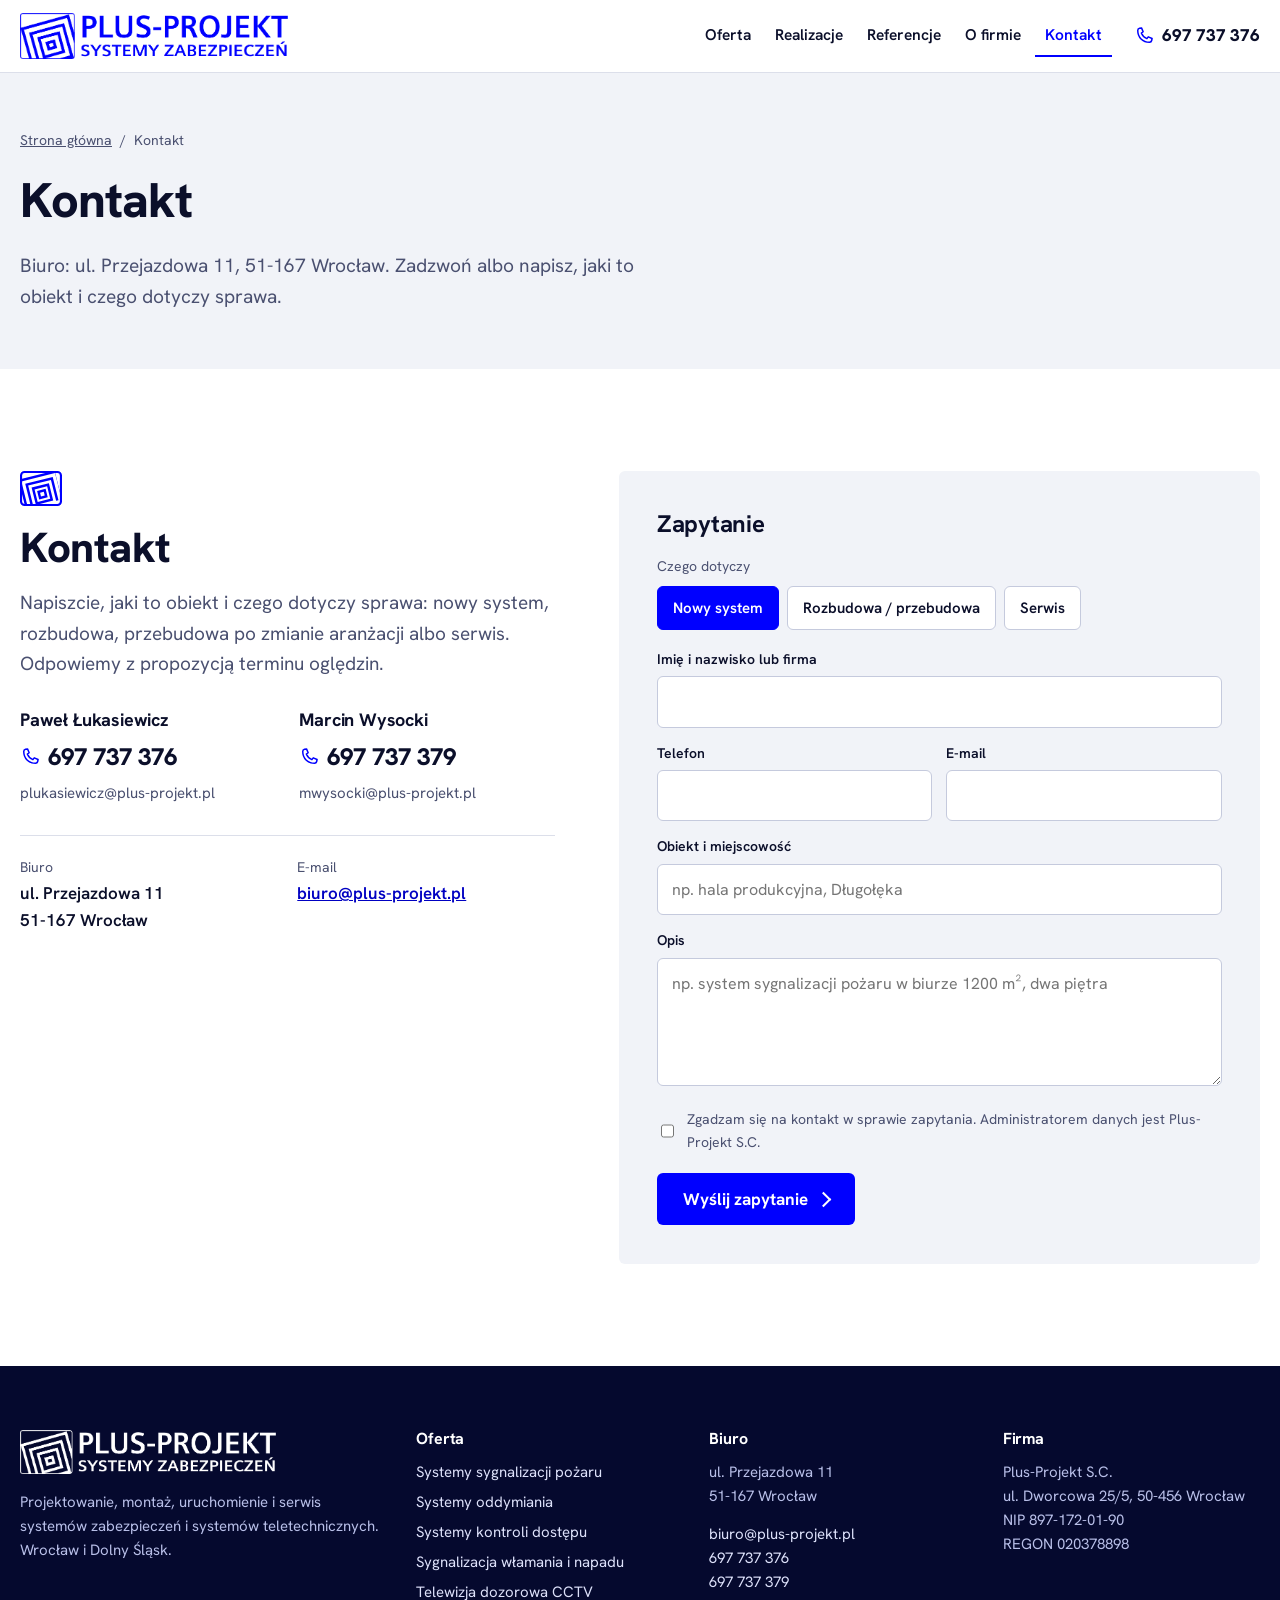
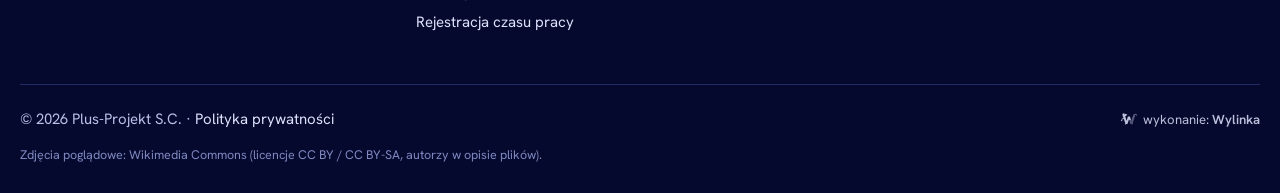
==== kontakt.html @ 64785ade "Logo klienta, listy referencyjne od najnowszych, osobne podstrony Referencje, O firmie i Kontakt, po" ====
<!doctype html>
<html lang="pl">
<head>
<meta charset="utf-8">
<meta name="viewport" content="width=device-width,initial-scale=1,viewport-fit=cover">
<meta name="robots" content="noindex, nofollow" data-podglad>
<title>Kontakt: Plus-Projekt S.C. Wrocław, systemy zabezpieczeń</title>
<meta name="description" content="Kontakt z Plus-Projekt S.C.: biuro ul. Przejazdowa 11, 51-167 Wrocław, tel. 697 737 376, biuro@plus-projekt.pl.">
<meta name="theme-color" content="#0000FF">
<link rel="icon" href="img/znak.svg" type="image/svg+xml">
<link rel="preload" as="font" type="font/woff2" href="fonts/hanken-rdzen.woff2" crossorigin>
<link rel="stylesheet" href="style.css">
<script type="application/ld+json">{"@context": "https://schema.org", "@type": "LocalBusiness", "name": "Plus-Projekt S.C.", "description": "Projektowanie, montaż, uruchomienie i serwis systemów sygnalizacji pożaru, oddymiania, kontroli dostępu, CCTV i SSWiN we Wrocławiu i na Dolnym Śląsku.", "telephone": "+48 697 737 376", "email": "biuro@plus-projekt.pl", "address": {"@type": "PostalAddress", "streetAddress": "ul. Przejazdowa 11", "postalCode": "51-167", "addressLocality": "Wrocław", "addressCountry": "PL"}, "areaServed": ["Wrocław", "Dolny Śląsk"], "vatID": "PL8971720190"}</script><script type="application/ld+json">{"@context": "https://schema.org", "@type": "BreadcrumbList", "itemListElement": [{"@type": "ListItem", "position": 1, "name": "Strona główna", "item": "https://plus-projekt.pl/"}, {"@type": "ListItem", "position": 2, "name": "Kontakt"}]}</script>
</head>
<body>
<a class="skip" href="#tresc">Przejdź do treści</a>
<header class="top" id="top"><div class="wrap topin"><a class="logo" href="./" aria-label="Plus-Projekt, systemy zabezpieczeń - strona główna"><img src="img/logo.png" width="1478" height="254" alt="Plus-Projekt, systemy zabezpieczeń"></a>
<nav class="nav" id="nav" aria-label="Menu główne"><ul><li><a href="oferta">Oferta</a></li><li><a href="realizacje">Realizacje</a></li><li><a href="referencje">Referencje</a></li><li><a href="o-firmie">O firmie</a></li><li><a href="kontakt" aria-current="page">Kontakt</a></li></ul>
<a class="navtel" href="tel:+48697737376"><svg viewBox="0 0 24 24" aria-hidden="true"><path d="M6.6 2.8 9 2.3l2 4.6-2.2 1.6a12 12 0 0 0 6.7 6.7l1.6-2.2 4.6 2-.5 2.4a2.6 2.6 0 0 1-2.6 2.1C10.4 19.5 4.5 13.6 4.5 5.4a2.6 2.6 0 0 1 2.1-2.6Z" fill="none" stroke="currentColor" stroke-width="1.8" stroke-linejoin="round"/></svg><span>697 737 376</span></a></nav>
<a class="toptel" href="tel:+48697737376"><svg viewBox="0 0 24 24" aria-hidden="true"><path d="M6.6 2.8 9 2.3l2 4.6-2.2 1.6a12 12 0 0 0 6.7 6.7l1.6-2.2 4.6 2-.5 2.4a2.6 2.6 0 0 1-2.6 2.1C10.4 19.5 4.5 13.6 4.5 5.4a2.6 2.6 0 0 1 2.1-2.6Z" fill="none" stroke="currentColor" stroke-width="1.8" stroke-linejoin="round"/></svg><span>697 737 376</span></a>
<button class="burger" aria-expanded="false" aria-controls="nav" aria-label="Otwórz menu"><i></i><i></i><i></i></button>
</div></header>
<main id="tresc">
<section class="phead krotki"><div class="wrap phin"><nav class="okr" aria-label="Okruszki"><a href="./">Strona główna</a><span>/</span><span>Kontakt</span></nav><h1>Kontakt</h1><p class="hlead">Biuro: ul. Przejazdowa 11, 51-167 Wrocław. Zadzwoń albo napisz, jaki to obiekt i czego dotyczy sprawa.</p></div></section><section class="sec kontakt" id="kontakt"><div class="wrap kgrid">
<div class="kinfo"><svg class="gl mk" viewBox="0 0 120 100" aria-hidden="true" focusable="false"><defs><clipPath id="cmk0"><rect x="6" y="6" width="108" height="88" rx="7"/></clipPath></defs><rect x="3" y="3" width="114" height="94" rx="10" fill="none" stroke="currentColor" stroke-width="6"/><g clip-path="url(#cmk0)" fill="none" stroke="currentColor" stroke-width="7" transform="rotate(-14 64 66)"><rect x="-6" y="-4" width="140" height="140"/><rect x="11" y="13" width="106" height="106"/><rect x="27" y="29" width="74" height="74"/><rect x="42" y="44" width="44" height="44"/><rect x="55" y="57" width="18" height="18"/></g></svg>
<h2>Kontakt</h2>
<p class="lead">Napiszcie, jaki to obiekt i czego dotyczy sprawa: nowy system, rozbudowa, przebudowa po zmianie aranżacji albo serwis. Odpowiemy z propozycją terminu oględzin.</p>
<div class="osoby">
<div class="osoba"><h3>Paweł Łukasiewicz</h3><a class="duzytel" href="tel:+48697737376"><svg viewBox="0 0 24 24" aria-hidden="true"><path d="M6.6 2.8 9 2.3l2 4.6-2.2 1.6a12 12 0 0 0 6.7 6.7l1.6-2.2 4.6 2-.5 2.4a2.6 2.6 0 0 1-2.6 2.1C10.4 19.5 4.5 13.6 4.5 5.4a2.6 2.6 0 0 1 2.1-2.6Z" fill="none" stroke="currentColor" stroke-width="1.8" stroke-linejoin="round"/></svg>697 737 376</a><a href="mailto:plukasiewicz@plus-projekt.pl">plukasiewicz@plus-projekt.pl</a></div>
<div class="osoba"><h3>Marcin Wysocki</h3><a class="duzytel" href="tel:+48697737379"><svg viewBox="0 0 24 24" aria-hidden="true"><path d="M6.6 2.8 9 2.3l2 4.6-2.2 1.6a12 12 0 0 0 6.7 6.7l1.6-2.2 4.6 2-.5 2.4a2.6 2.6 0 0 1-2.6 2.1C10.4 19.5 4.5 13.6 4.5 5.4a2.6 2.6 0 0 1 2.1-2.6Z" fill="none" stroke="currentColor" stroke-width="1.8" stroke-linejoin="round"/></svg>697 737 379</a><a href="mailto:mwysocki@plus-projekt.pl">mwysocki@plus-projekt.pl</a></div>
</div>
<dl class="kdane"><div><dt>Biuro</dt><dd>ul. Przejazdowa 11<br>51-167 Wrocław</dd></div><div><dt>E-mail</dt><dd><a href="mailto:biuro@plus-projekt.pl">biuro@plus-projekt.pl</a></dd></div></dl>
</div>
<form class="form" id="form" novalidate>
<h3>Zapytanie</h3>
<fieldset class="chips"><legend>Czego dotyczy</legend>
<label><input type="radio" name="typ" value="nowy" checked><span>Nowy system</span></label>
<label><input type="radio" name="typ" value="rozbudowa"><span>Rozbudowa / przebudowa</span></label>
<label><input type="radio" name="typ" value="serwis"><span>Serwis</span></label>
</fieldset>
<label class="pole"><span>Imię i nazwisko lub firma</span><input name="kto" autocomplete="name"></label>
<div class="dwa"><label class="pole"><span>Telefon</span><input name="tel" type="tel" autocomplete="tel"></label>
<label class="pole"><span>E-mail</span><input name="mail" type="email" autocomplete="email"></label></div>
<label class="pole"><span>Obiekt i miejscowość</span><input name="obiekt" placeholder="np. hala produkcyjna, Długołęka"></label>
<label class="pole"><span>Opis</span><textarea name="opis" rows="4" placeholder="np. system sygnalizacji pożaru w biurze 1200 m², dwa piętra"></textarea></label>
<label class="zgoda"><input type="checkbox" name="zgoda"><span>Zgadzam się na kontakt w sprawie zapytania. Administratorem danych jest Plus-Projekt S.C.</span></label>
<button class="btn" type="submit">Wyślij zapytanie</button>
<p class="fmsg" role="status" hidden>To podgląd strony, formularz zacznie wysyłać wiadomości na docelowej stronie.</p>
</form>
</div></section>
</main>
<footer class="foot"><div class="wrap">
<div class="fgrid">
<div class="fcol fbrand"><a class="logo" href="./" aria-label="Plus-Projekt, systemy zabezpieczeń - strona główna"><img src="img/logo-biale.png" width="1478" height="254" alt="Plus-Projekt, systemy zabezpieczeń" loading="lazy"></a><p>Projektowanie, montaż, uruchomienie i serwis systemów zabezpieczeń i systemów teletechnicznych. Wrocław i Dolny Śląsk.</p></div>
<div class="fcol"><h3>Oferta</h3><ul><li><a href="systemy-sygnalizacji-pozaru-wroclaw">Systemy sygnalizacji pożaru</a></li><li><a href="systemy-oddymiania-wroclaw">Systemy oddymiania</a></li><li><a href="systemy-kontroli-dostepu-wroclaw">Systemy kontroli dostępu</a></li><li><a href="systemy-sygnalizacji-wlamania-wroclaw">Sygnalizacja włamania i napadu</a></li><li><a href="monitoring-cctv-wroclaw">Telewizja dozorowa CCTV</a></li><li><a href="rejestracja-czasu-pracy-wroclaw">Rejestracja czasu pracy</a></li></ul></div>
<div class="fcol"><h3>Biuro</h3><p>ul. Przejazdowa 11<br>51-167 Wrocław</p><p><a href="mailto:biuro@plus-projekt.pl">biuro@plus-projekt.pl</a><br><a href="tel:+48697737376">697 737 376</a><br><a href="tel:+48697737379">697 737 379</a></p></div>
<div class="fcol"><h3>Firma</h3><p>Plus-Projekt S.C.<br>ul. Dworcowa 25/5, 50-456 Wrocław<br>NIP 897-172-01-90<br>REGON 020378898</p></div>
</div>
<div class="fbar"><span>© 2026 Plus-Projekt S.C. · <a href="#">Polityka prywatności</a></span><style>
.wylinka-badge{display:inline-flex;align-items:center;gap:.4em;color:inherit;text-decoration:none;font-size:.875em;line-height:1;opacity:.85}
.wylinka-badge:hover,.wylinka-badge:focus-visible{opacity:1}
.wylinka-badge:focus-visible{outline:2px solid currentColor;outline-offset:3px;border-radius:2px}
.wylinka-badge svg{width:18px;height:18px;flex:none;overflow:visible}
.wylinka-badge b{font-weight:600}
.wylinka-badge .wy-old{opacity:.45;transform-origin:40px 30px;transition:transform .32s cubic-bezier(.3,.7,.4,1),opacity .32s ease-out}
.wylinka-badge .wy-pod{opacity:0;transition:opacity .2s ease-out .08s}
.wylinka-badge:hover .wy-old,.wylinka-badge:focus-visible .wy-old{transform:translate(9px,7px) rotate(9deg);opacity:0}
.wylinka-badge:hover .wy-pod,.wylinka-badge:focus-visible .wy-pod{opacity:1}
@media (prefers-reduced-motion:reduce){.wylinka-badge .wy-old,.wylinka-badge .wy-pod{transition:none}.wylinka-badge:hover .wy-old,.wylinka-badge:focus-visible .wy-old{transform:none;opacity:.45}.wylinka-badge:hover .wy-pod,.wylinka-badge:focus-visible .wy-pod{opacity:0}}
</style>
<a class="wylinka-badge" href="https://wylinka.pl/?utm_source=plus-projekt.pl&amp;utm_medium=stopka&amp;utm_campaign=wykonanie" rel="noopener" title="Strona wykonana przez Wylinka"><svg viewBox="0 0 64 64" aria-hidden="true" focusable="false" fill="currentColor"><path d="M9.8 22.8l-1.2-7.9 2.2-3.7 15.5 4.6-.5 1.5-7.2 5.5 4.7 15.6 5-15.6 7 0 4.1 12.7-4.2-.9-2.6 1.8-.8-2.2-5.3 15.6-4.3 0 .4 .2-2.1 2.8-1.3-1.1 1.1-1.4-3.1 .2-.1-1.7 2.2-.1-5.7-16.5-4.8 .6-.8 3.1 0 .5-.3 .5 .8 2.2-1.6 .5-.4-1.3-.8 1.6-1.5-.8 .8-1.6-1.4 .6-.6-1.6 2.3-.8 .2-.4 1.3-4.8 5.9-.8-2.4-6.9zM15.2 13.7l-.1-.4-.4 .8-.1 .8 .1 1 .1 .4 .3 .7 .3-.9 .1-.7 0-.8z"/><path class="wy-pod" d="M37.1 49.8l-4.5-13.3 2.6-1.8 4.2 .9 .9 2.8 3-9.7 0-.5 .1-.8 3.2-8.4 .5-1 .6-1 .9-1.1 1.3-1 1.1-.7 1.4-.5 1.4-.3 .7 0 .9 0 1.2 .3 1.4 .6 .8 .5 .7 .7 .6 .7 .5 .9 .3 .9 .1 .9 0 .8-.2 .9-.5 .9-.5 .6-.7 .5-.7 .3-.1-.1 0-.1 .5-.5 .3-.7 .2-.5 0-.6-.1-.6-.3-.7-.4-.5-.4-.4-.5-.3-.6-.3-.7 0-.7 .1-.6 .1-.5 .4-.5 .5-.3 .5-.2 .7-.1 1.5-1.4 5.1-.8 3.3-.3 .7-.5 .7-6 17.5 1.9 .1-.1 1.7-3.1-.2 1.1 1.4-1.3 1.1-2.1-2.8 .4-.2z"/><path class="wy-old" d="M40.8 50l.4-.2-4.1 0-4.2-12.5 2.5-1.7 4.3 .9 .6 1.9 .6-1.6 0-.3 2.4-7.8 0-.5 .1-.8 3.2-8.4 .4-.8 .6-.9 .9-1.2 .9-.9 1.3-.8 1.4-.6 1.2-.3 1.4-.1 1.3 .1 .6 .2 .8 .3 1.1 .6 .9 .7 .7 .9 .5 .9 .3 .9 .1 1.1-.1 .9-.3 .9-.4 .7-.6 .7-.6 .4-.6 .2-.1-.1 0-.1 .5-.5 .3-.7 .2-.5 0-.5-.1-.6-.2-.6-.3-.5-.4-.5-.5-.3-.6-.3-.7-.1-.6 0-.6 .1-.6 .3-.6 .5-.3 .4-.2 .5-.1 .5-.1 1.5-1.4 5.1-.8 3.3-.3 .7-.5 .7-6 17.5 1.9 .1-.1 1.7-3.1-.2 1.1 1.4-1.3 1.1zM49.6 17.1l.6 1.7-1.5 1.9 .4 .4 1.8-2.1-.7-2.1zM48.1 28.3l.5 1.8-1.7 1.8 .4 .4 1.9-2-.6-2.2zM37.9 41.7l1.7-1.5-.4-.4-1.7 1.4zM42.6 38.7l-1.5 2.8 1.1 2-1.3 2.6 .5 .2 1.5-2.8-1.1-2 1.4-2.5z"/></svg><span>wykonanie: <b>Wylinka</b></span></a></div>
<p class="fnote">Zdjęcia poglądowe: Wikimedia Commons (licencje CC BY / CC BY-SA, autorzy w opisie plików).</p>
</div></footer>
<script src="app.js" defer></script>
</body>
</html>
---- style.css ----
@font-face{font-family:Hanken;font-weight:100 900;font-display:swap;src:url(fonts/hanken-rdzen.woff2) format("woff2");unicode-range:U+0020-007E,U+00A0,U+00A9,U+00AB,U+00B0,U+00B2,U+00B7,U+00BB,U+00D3,U+00D7,U+00F3,U+2013-2014,U+2018-2019,U+201C-201E,U+2022,U+2026,U+2192}
@font-face{font-family:Hanken;font-weight:100 900;font-display:swap;src:url(fonts/hanken-pl.woff2) format("woff2");unicode-range:U+0104-0107,U+0118-0119,U+0141-0144,U+015A-015B,U+0179-017C}
:root{--b:#0000FF;--b2:#0000C2;--ink:#0B0F2A;--mut:#4A5070;--line:#DCDFEA;--g:#F1F3F8;--dk:#05092E;--dk2:#0D1342;--red:#A50000;--r:6px;--hh:72px}
*{box-sizing:border-box}
html{scroll-behavior:smooth;scroll-padding-top:calc(var(--hh) + 12px);-webkit-text-size-adjust:100%}
body{margin:0;font:400 17px/1.6 Hanken,system-ui,"Segoe UI",sans-serif;color:var(--ink);background:#fff;overflow-x:hidden}
img{max-width:100%;display:block}
a{color:var(--b2)}
h1,h2,h3{line-height:1.15;margin:0;font-weight:800;letter-spacing:-.01em}
h2{font-size:clamp(28px,3.4vw,42px)}
h3{font-size:20px;font-weight:700}
p{margin:0 0 14px}
h2+p,h2+.lead{margin-top:18px}
.wrap{width:min(1240px,100% - 40px);margin-inline:auto}
.skip{position:absolute;left:-9999px}.skip:focus{left:12px;top:12px;z-index:100;background:#fff;padding:8px 12px}
.btn{display:inline-flex;align-items:center;gap:10px;background:var(--b);color:#fff;text-decoration:none;font-weight:700;font-size:17px;padding:15px 26px;border:0;border-radius:var(--r);cursor:pointer;font-family:inherit;transition:background .15s}
.btn:hover{background:var(--b2)}
.btn::after{content:"";width:9px;height:9px;border:solid currentColor;border-width:2px 2px 0 0;transform:rotate(45deg)}
.lead{font-size:19px;color:var(--mut)}

/* znak z logo */
.gl{display:block;color:var(--b)}
.gl.lg{width:46px;height:38px;flex:none}
.gl.mk{width:42px;height:35px;margin-bottom:18px}
.gl.kg{width:58px;height:48px;flex:none}
.gl.kg rect.off{stroke:#C9CEE0}
.gl.kg rect.on{stroke:var(--b);stroke-width:11}
.gl.wm{width:70%;height:auto;color:#E6E8F2;margin:18% auto 0}

/* naglowek */
.top{position:sticky;top:0;z-index:50;background:#fff;border-bottom:1px solid var(--line)}
.topin{display:flex;align-items:center;gap:24px;height:var(--hh)}
.logo{display:flex;align-items:center;gap:12px;text-decoration:none;color:var(--b);flex:none}
.logo span{display:flex;flex-direction:column;line-height:1}
.logo b{font-size:22px;font-weight:800;letter-spacing:.01em}
.logo small{font-size:12.5px;font-weight:700;color:var(--b);margin-top:5px;letter-spacing:.02em}
.nav{margin-left:auto;display:flex;align-items:center;gap:22px}
.nav ul{display:flex;gap:4px;list-style:none;margin:0;padding:0}
.nav ul a{display:block;padding:8px 10px;text-decoration:none;color:var(--ink);font-weight:600;font-size:15.5px;border-bottom:2px solid transparent}
.nav ul a:hover{color:var(--b)}
.nav ul a[aria-current=page]{color:var(--b);border-bottom-color:var(--b)}
.navtel,.toptel{display:flex;align-items:center;gap:8px;font-weight:800;text-decoration:none;color:var(--ink);font-size:17px;white-space:nowrap}
.navtel svg,.toptel svg,.htel svg,.duzytel svg{width:20px;height:20px;color:var(--b);flex:none}
.toptel{display:none}
.burger{display:none;margin-left:auto;width:46px;height:46px;border:1px solid var(--line);background:#fff;border-radius:var(--r);padding:12px 11px;cursor:pointer}
.burger i{display:block;height:2px;background:var(--ink);margin:4px 0;transition:.2s}
.burger[aria-expanded=true] i:nth-child(1){transform:translateY(6px) rotate(45deg)}
.burger[aria-expanded=true] i:nth-child(2){opacity:0}
.burger[aria-expanded=true] i:nth-child(3){transform:translateY(-6px) rotate(-45deg)}

/* hero */
.hero{position:relative;color:#fff;min-height:calc(100svh - var(--hh));display:flex;align-items:flex-end;background:var(--dk)}
.hbg{position:absolute;inset:0;overflow:hidden}
.himg{width:100%;height:100%;object-fit:cover;object-position:50% 60%}
.hbg::after{content:"";position:absolute;inset:0;background:linear-gradient(90deg,rgba(5,9,46,.82) 0%,rgba(5,9,46,.55) 45%,rgba(5,9,46,.1) 80%),linear-gradient(0deg,rgba(5,9,46,.55),rgba(5,9,46,0) 45%)}
.hin{position:relative;padding:clamp(40px,8vh,80px) 0 clamp(36px,7vh,72px);max-width:1240px}
.hloc{font-weight:600;font-size:16px;color:#C9D0FF;margin-bottom:18px}
.hero h1,.phead h1{font-size:clamp(34px,5vw,66px);max-width:19ch;letter-spacing:-.02em}
.hlead{font-size:clamp(17px,1.5vw,20px);max-width:60ch;margin:22px 0 0;color:#E4E7FA}
.hcta{display:flex;flex-wrap:wrap;align-items:center;gap:16px 28px;margin-top:32px}
.htel{display:inline-flex;align-items:center;gap:10px;color:#fff;text-decoration:none;font-weight:800;font-size:22px}
.htel svg{color:#fff;width:22px;height:22px}
.htel.ciem{color:var(--ink)}.htel.ciem svg{color:var(--b)}

/* sekcje */
.sec{padding:clamp(64px,8vw,112px) 0}
.szare{background:var(--g);background-image:linear-gradient(115deg,transparent 0 62%,rgba(0,0,255,.035) 62% 62.2%,transparent 62.2%),linear-gradient(25deg,transparent 0 78%,rgba(0,0,255,.035) 78% 78.15%,transparent 78.15%)}
.shead{max-width:760px;margin-bottom:44px}
.shead p{font-size:18px;color:var(--mut);margin-top:16px}
.shead.jasny p{color:#BFC5EC}

.duo{display:grid;grid-template-columns:1fr 1fr;gap:28px}
.duz{display:flex;flex-direction:column;text-decoration:none;color:inherit;background:#fff;border:1px solid var(--line);border-radius:var(--r);overflow:hidden;transition:border-color .2s,box-shadow .2s}
.duz:hover{border-color:var(--b);box-shadow:0 14px 40px -24px rgba(0,0,255,.45)}
.duz figure{margin:0;position:relative;aspect-ratio:16/10;overflow:hidden;background:var(--g)}
.duz figure img{width:100%;height:100%;object-fit:cover;transition:transform .5s}
.duz:hover figure img{transform:scale(1.03)}
.duz figcaption{position:absolute;left:0;bottom:0;right:0;padding:24px 20px 12px;font-size:13.5px;color:#fff;background:linear-gradient(0deg,rgba(5,9,46,.75),transparent)}
.duzin{padding:28px 28px 30px;display:flex;flex-direction:column;flex:1}
.duzin h3{font-size:clamp(23px,2.2vw,28px);margin-bottom:12px}
.duzin p{color:var(--mut)}
.marki{font-size:15px;font-weight:600;color:var(--ink)!important;border-top:1px solid var(--line);padding-top:14px;margin-top:4px}
.wiecej{margin-top:auto;font-weight:700;color:var(--b);display:inline-flex;align-items:center;gap:10px;padding-top:8px}
.wiecej::after{content:"";width:8px;height:8px;border:solid currentColor;border-width:2px 2px 0 0;transform:rotate(45deg)}

.lista4{display:grid;grid-template-columns:repeat(4,1fr);gap:0;border-top:2px solid var(--ink)}
.sys{padding:26px 24px 10px 0;border-right:1px solid var(--line);margin-right:24px}
.sys:last-child{border-right:0;margin-right:0}
.skr{display:inline-block;font-weight:800;font-size:15px;color:#fff;background:var(--b);padding:3px 9px;border-radius:3px;margin-bottom:16px;letter-spacing:.03em}
.sys h3{margin-bottom:10px}
.sys p{color:var(--mut);font-size:16px}
.takze{margin-top:26px;font-weight:600}

.pgrid{display:grid;grid-template-columns:5fr 7fr;gap:60px;align-items:start}
.pgrid .shead{position:sticky;top:calc(var(--hh) + 30px)}
.kroki{list-style:none;margin:0;padding:0}
.kroki li{display:flex;gap:24px;padding:24px 0;border-top:1px solid var(--line)}
.kroki li:last-child{border-bottom:1px solid var(--line)}
.kroki h3{margin:4px 0 6px}
.kroki p{color:var(--mut);margin:0}

.ciemne{background:var(--dk);color:#fff;position:relative;overflow:hidden}
.ciemne .gl.mk{color:#6E7BFF}
.ciemne .shead{position:relative;max-width:none;display:grid;grid-template-columns:minmax(0,760px) auto;align-items:end;column-gap:40px}
.ciemne .shead .gl,.ciemne .shead h2,.ciemne .shead p{grid-column:1}
.strz{grid-column:2;grid-row:1/4;align-self:end;display:flex;gap:10px}
.strz button{width:48px;height:48px;border-radius:50%;border:1px solid #3A4280;background:transparent;color:#fff;font-size:26px;line-height:1;cursor:pointer;font-family:inherit}
.strz button:hover{border-color:#fff}
.slider{display:flex;gap:20px;overflow-x:auto;scroll-snap-type:x mandatory;padding-bottom:20px;scrollbar-width:thin;scrollbar-color:#3A4280 transparent;cursor:grab}
.slider.drag{cursor:grabbing;scroll-snap-type:none}
.slider.drag *{pointer-events:none;user-select:none}
.rcard{flex:0 0 min(400px,84vw);scroll-snap-align:start;background:var(--dk2);border:1px solid #232B66;border-radius:var(--r);overflow:hidden;display:flex;flex-direction:column}
.rfig{margin:0;aspect-ratio:10/7;overflow:hidden}
.rtyp{aspect-ratio:10/7;background:#111A5C;position:relative;overflow:hidden;display:flex;align-items:flex-end;padding:22px 24px}
.rtyp .gl{position:absolute;right:-18%;top:-14%;width:78%;height:auto;color:#1E2A78}
.rtyp b{position:relative;font-size:clamp(30px,3vw,40px);font-weight:800;color:#fff;letter-spacing:.01em;line-height:1.05}
.rfig img{width:100%;height:100%;object-fit:cover}
.rin{padding:24px;display:flex;flex-direction:column;flex:1}
.rcard .rrok{font-weight:800;color:#8E99FF;font-size:15px}
.rcard h3{font-size:21px;margin:6px 0 16px}
.rcard dl{margin:0;font-size:15px;display:grid;grid-template-columns:auto 1fr;gap:6px 14px}
.rcard dt{color:#9AA2D6}
.rcard dd{margin:0;color:#E4E7FA}
.rsys{margin:auto 0 0;padding-top:18px;font-size:13.5px;font-weight:700;color:#8E99FF}
.btn.jasnyb{margin-top:28px;background:#fff;color:var(--ink)}
.btn.jasnyb:hover{background:#DCE0FF}

.klienci{list-style:none;margin:0 0 70px;padding:0;display:grid;grid-template-columns:repeat(3,1fr);border-top:1px solid var(--line)}
.klienci li{padding:16px 16px 16px 0;border-bottom:1px solid var(--line);font-weight:700;font-size:18px}
.refy{display:grid;grid-template-columns:4fr 8fr;gap:40px;align-items:center}
.reftxt p{color:var(--mut)}
.kartki{display:grid;grid-template-columns:repeat(4,1fr);gap:18px}
.kartka{margin:0}
.papier{aspect-ratio:1/1.414;background:#fff;border:1px solid var(--line);box-shadow:0 10px 24px -16px rgba(11,15,42,.35);padding:12%;position:relative;transition:transform .2s}
.kartka:hover .papier{transform:translateY(-4px)}
.papier .gl.wm{position:absolute;left:15%;top:8%;width:70%;margin:0;opacity:.9}
.papier i{display:block;height:5px;background:#EEF0F6;margin:0 0 9px;position:relative}
.papier i:first-of-type{margin-top:70%;width:60%}
.papier i:nth-of-type(3){width:90%}.papier i:nth-of-type(5){width:45%}
.kartka figcaption{font-size:14px;color:var(--mut);margin-top:10px}

.ogrid{display:grid;grid-template-columns:1fr 1fr;gap:70px}
.ocol h3{margin-bottom:14px}
.marki2{margin:0 0 34px}
.marki2 div{display:grid;grid-template-columns:190px 1fr;gap:14px;padding:12px 0;border-top:1px solid var(--line)}
.marki2 dt{font-weight:700}
.marki2 dd{margin:0;color:var(--mut)}
.miejsca{font-weight:600;line-height:1.9}

/* kontakt */
.kontakt{background:#fff}
.kgrid{display:grid;grid-template-columns:5fr 6fr;gap:64px;align-items:start}
.kinfo .lead{margin-top:16px}
.osoby{display:grid;grid-template-columns:1fr 1fr;gap:24px;margin:30px 0}
.osoba h3{font-size:18px;margin-bottom:8px}
.osoba a{display:flex;align-items:center;gap:8px;color:var(--mut);text-decoration:none;font-size:15px;word-break:break-all}
.osoba .duzytel{font-size:24px;font-weight:800;color:var(--ink);margin-bottom:4px;word-break:normal;white-space:nowrap}
.kdane{margin:0;display:grid;grid-template-columns:1fr 1fr;gap:20px;border-top:1px solid var(--line);padding-top:20px}
.kdane dt{font-size:14px;color:var(--mut)}
.kdane dd{margin:2px 0 0;font-weight:600}
.form{background:var(--g);border-radius:var(--r);padding:clamp(22px,3vw,40px)}
.form h3{font-size:24px;margin-bottom:18px}
.chips{border:0;padding:0;margin:0 0 18px;display:flex;flex-wrap:wrap;gap:8px}
.chips legend{font-size:14px;color:var(--mut);margin-bottom:8px;padding:0}
.chips input{position:absolute;opacity:0}
.chips span{display:block;padding:9px 15px;border:1px solid #C5CADD;border-radius:var(--r);background:#fff;font-weight:600;font-size:15px;cursor:pointer}
.chips input:checked+span{background:var(--b);border-color:var(--b);color:#fff}
.chips input:focus-visible+span{outline:2px solid var(--b);outline-offset:2px}
.pole{display:block;margin-bottom:14px}
.pole span{display:block;font-size:14px;font-weight:600;margin-bottom:6px}
.pole input,.pole textarea{width:100%;font:inherit;font-size:16px;padding:12px 14px;border:1px solid #C5CADD;border-radius:var(--r);background:#fff;color:var(--ink)}
.pole input:focus,.pole textarea:focus{outline:2px solid var(--b);outline-offset:0;border-color:var(--b)}
.dwa{display:grid;grid-template-columns:1fr 1fr;gap:14px}
.zgoda{display:flex;gap:10px;font-size:14px;color:var(--mut);margin:6px 0 20px}
.zgoda input{margin-top:4px;accent-color:var(--b)}
.fmsg{margin:16px 0 0;font-weight:600;color:var(--b2)}

/* podstrony */
.phead{display:grid;grid-template-columns:1fr 1fr;background:var(--g);min-height:520px}
.phin{width:auto;margin:0;padding:56px 56px 64px max(20px,calc((100vw - 1240px)/2));display:flex;flex-direction:column;justify-content:center}
.phead h1{font-size:clamp(32px,3.8vw,54px);max-width:18ch}
.phead .hlead{color:var(--mut)}
.phfig{margin:0;position:relative;overflow:hidden}
.phfig img{position:absolute;inset:0;width:100%;height:100%;object-fit:cover}
.phead.krotki{grid-template-columns:1fr;min-height:0}
.phead.krotki .phin{padding-top:56px;padding-bottom:56px}
.okr{font-size:14px;color:var(--mut);display:flex;gap:8px;margin-bottom:22px;flex-wrap:wrap}
.okr a{color:var(--mut)}
.ugrid{display:grid;grid-template-columns:1fr 1fr;gap:70px}
.pkt{list-style:none;padding:0;margin:20px 0 0}
.pkt li{padding:13px 0 13px 30px;border-top:1px solid var(--line);position:relative;font-weight:600}
.pkt li::before{content:"";position:absolute;left:0;top:20px;width:11px;height:11px;border:2.5px solid var(--b);transform:rotate(-14deg)}
.h2m{font-size:24px;margin:0 0 14px}
.h2m+p{color:var(--mut)}
.ugrid .marki2{margin-bottom:40px}
.rlista{list-style:none;margin:0;padding:0;border-top:2px solid var(--ink)}
.rrow{display:grid;grid-template-columns:150px 1fr;gap:24px;padding:22px 0;border-bottom:1px solid var(--line)}
.rrow[hidden]{display:none}
.rrow .rrok{font-weight:800;color:var(--b);font-size:17px}
.rrow h3{font-size:19px;margin-bottom:6px}
.rrow p{margin:0 0 4px;color:var(--mut);font-size:16px;max-width:85ch}
.rrow p b{color:var(--ink);font-weight:600}
.btn.obr{margin-top:30px}
.filtry{display:flex;flex-wrap:wrap;gap:8px;margin-bottom:28px}
.fch{font:inherit;font-weight:600;font-size:15px;padding:9px 15px;border:1px solid #C5CADD;background:#fff;border-radius:var(--r);cursor:pointer;color:var(--ink)}
.fch.on{background:var(--b);border-color:var(--b);color:#fff}
.faq{display:grid;grid-template-columns:4fr 8fr;gap:60px}
.faql details{border-top:1px solid var(--line);padding:4px 0}
.faql details:last-child{border-bottom:1px solid var(--line)}
.faql summary{cursor:pointer;font-weight:700;font-size:18px;padding:16px 36px 16px 0;list-style:none;position:relative}
.faql summary::-webkit-details-marker{display:none}
.faql summary::after{content:"";position:absolute;right:6px;top:22px;width:10px;height:10px;border:solid var(--b);border-width:0 2.5px 2.5px 0;transform:rotate(45deg);transition:transform .2s}
.faql details[open] summary::after{transform:rotate(-135deg);top:27px}
.faql details p{color:var(--mut);margin:0 0 18px}

/* stopka */
.foot{background:var(--dk);color:#B8BFE8;padding:64px 0 28px;font-size:15px}
.foot a{color:#DDE1FA;text-decoration:none}
.foot a:hover{color:#fff}
.fgrid{display:grid;grid-template-columns:1.4fr 1fr 1fr 1fr;gap:36px}
.foot .logo{color:#fff;margin-bottom:16px}
.foot .logo small,.foot .gl{color:#fff}
.foot h3{color:#fff;font-size:16px;margin-bottom:12px}
.foot ul{list-style:none;margin:0;padding:0}
.foot li{margin-bottom:6px}
.fbar{display:flex;justify-content:space-between;align-items:center;gap:16px;flex-wrap:wrap;border-top:1px solid #232B66;margin-top:44px;padding-top:22px}
.fnote{font-size:12.5px;color:#7F88C0;margin:14px 0 0}

/* responsywnie */
@media (max-width:1180px){
 .nav ul a{padding:8px 7px;font-size:15px}
 .navtel span{display:none}
}
@media (max-width:1020px){
 :root{--hh:64px}
 .burger{display:block;margin-left:12px}
 .toptel{display:flex;margin-left:auto}
 .nav{position:fixed;inset:var(--hh) 0 auto 0;background:#fff;flex-direction:column;align-items:stretch;gap:0;padding:8px 20px 24px;border-bottom:1px solid var(--line);box-shadow:0 20px 40px -20px rgba(11,15,42,.3);transform:translateY(-8px);opacity:0;visibility:hidden;transition:.2s;max-height:calc(100svh - var(--hh));overflow:auto}
 .nav.open{transform:none;opacity:1;visibility:visible}
 .nav ul{flex-direction:column}
 .nav ul a{font-size:18px;padding:14px 0;border-bottom:1px solid var(--line)}
 .nav ul a[aria-current=page]{border-bottom-color:var(--line);color:var(--b)}
 .navtel{margin-top:18px;font-size:20px}.navtel span{display:inline}
 .duo,.ogrid,.kgrid,.ugrid{grid-template-columns:1fr;gap:28px}
 .ogrid,.kgrid,.ugrid{gap:48px}
 .lista4{grid-template-columns:1fr 1fr}
 .sys:nth-child(2){border-right:0;margin-right:0}
 .pgrid{grid-template-columns:1fr;gap:10px}
 .pgrid .shead{position:static}
 .refy{grid-template-columns:1fr;gap:20px}
 .klienci{grid-template-columns:1fr 1fr}
 .fgrid{grid-template-columns:1fr 1fr}
 .fbrand{grid-column:1/-1}
 .phead{grid-template-columns:1fr}
 .phfig{aspect-ratio:16/9;order:-1}
 .phin{padding:36px 20px 44px}
 .faq{grid-template-columns:1fr;gap:10px}
}
@media (max-width:640px){
 body{font-size:16px}
 .wrap{width:calc(100% - 32px)}
 .logo b{font-size:18px}.logo small{font-size:11px}
 .gl.lg{width:38px;height:32px}
 .toptel span{display:none}
 .toptel{width:46px;height:46px;justify-content:center;border:1px solid var(--line);border-radius:var(--r)}
 .hero{min-height:calc(100svh - var(--hh));align-items:flex-end}
 .himg{object-position:58% 50%}
 .hbg::after{background:linear-gradient(0deg,rgba(5,9,46,.94) 0%,rgba(5,9,46,.8) 40%,rgba(5,9,46,.15) 70%,rgba(5,9,46,0) 100%)}
 .hin{padding:40px 0 30px}
 .hloc{font-size:14px;margin-bottom:12px}
 .hero h1{font-size:clamp(30px,8.6vw,38px)}
 .hlead{margin-top:14px;font-size:16px}
 .hcta{margin-top:24px;gap:14px 22px}
 .btn{padding:14px 22px;font-size:16px}
 .htel{font-size:19px}
 .lista4{grid-template-columns:1fr}
 .sys{border-right:0;margin-right:0;padding-right:0;border-bottom:1px solid var(--line);padding-bottom:16px}
 .ciemne .shead{grid-template-columns:1fr}
 .strz{display:none}
 .klienci li{font-size:15.5px}
 .kartki{grid-template-columns:repeat(4,64%);overflow-x:auto;scroll-snap-type:x mandatory;padding-bottom:8px}
 .kartka{scroll-snap-align:start}
 .marki2 div{grid-template-columns:1fr;gap:2px}
 .osoby,.kdane{grid-template-columns:1fr}
 .dwa{grid-template-columns:1fr;gap:0}
 .rrow{grid-template-columns:1fr;gap:4px}
 .duzin{padding:22px 20px 24px}
 .kroki li{gap:16px}
 .gl.kg{width:46px;height:38px}
 .fbar{flex-direction:column;align-items:flex-start}
}
@media (max-width:380px){.logo small{display:none}}
@media (prefers-reduced-motion:reduce){html{scroll-behavior:auto}*{transition:none!important}}
.rcard dd:last-of-type{display:-webkit-box;-webkit-line-clamp:6;-webkit-box-orient:vertical;overflow:hidden}
.reftxt h3{margin-bottom:10px}
@media (max-width:640px){.rcard dl{grid-template-columns:1fr;gap:2px}.rcard dd{margin-bottom:8px}.rcard dd:last-of-type{-webkit-line-clamp:5}}
/* oferta: wszystkie systemy na rownych prawach */
.ofg{display:grid;grid-template-columns:repeat(3,1fr);gap:22px}
.ofk{display:flex;flex-direction:column;text-decoration:none;color:inherit;background:#fff;border:1px solid var(--line);border-top:3px solid var(--b);border-radius:var(--r);padding:26px 26px 24px;transition:border-color .2s,box-shadow .2s}
.ofk:hover{border-color:var(--b);box-shadow:0 14px 40px -24px rgba(0,0,255,.45)}
.ofk .skr{align-self:flex-start}
.ofk h3{font-size:clamp(20px,1.8vw,24px);margin-bottom:10px}
.ofk p{color:var(--mut);font-size:16px}
.ofk .marki{font-size:14.5px;font-weight:600;color:var(--ink);margin-bottom:6px}
/* baner 20 lat */
.baner20{position:relative;overflow:hidden;display:grid;grid-template-columns:auto 1fr;align-items:center;gap:40px;background:var(--b);color:#fff;border-radius:var(--r);padding:38px 48px;margin-bottom:64px}
.baner20 .gl.b20{position:absolute;right:-40px;top:50%;width:300px;height:250px;transform:translateY(-50%);color:rgba(255,255,255,.14);pointer-events:none}
.b20n{display:flex;align-items:center;gap:18px;margin:0}
.b20n b{font-size:clamp(72px,8vw,112px);line-height:.9;font-weight:800;letter-spacing:-.03em}
.b20n span{font-size:clamp(20px,2vw,28px);font-weight:700;line-height:1.15;max-width:7em}
.b20l{list-style:none;margin:0;padding:0 0 0 40px;border-left:1px solid rgba(255,255,255,.35);display:grid;gap:10px;position:relative}
.b20l li{font-size:17px}
.b20l b{font-weight:800;margin-right:6px}
@media (max-width:1020px){.ofg{grid-template-columns:1fr 1fr}.baner20{grid-template-columns:1fr;gap:22px;padding:32px 30px}.b20l{padding:20px 0 0;border-left:0;border-top:1px solid rgba(255,255,255,.35)}}
@media (max-width:640px){.ofg{grid-template-columns:1fr;gap:14px}.ofk{padding:22px 20px 20px}.baner20{padding:28px 22px;margin-bottom:44px}.b20n b{font-size:76px}}
/* logo klienta */
.logo img{display:block;height:46px;width:auto}
.foot .logo img{height:44px}
@media (max-width:900px){.logo img{height:38px}}
@media (max-width:380px){.logo img{height:32px}}
/* skany referencji */
.papier.skan{display:block;padding:0;overflow:hidden}
.papier.skan img{display:block;width:100%;height:100%;object-fit:cover;object-position:top}
.kartka figcaption{display:grid;gap:3px;line-height:1.35}
.kartka figcaption b{color:var(--ink);font-size:15px}
.kartka figcaption time{font-weight:700;color:var(--b);font-size:13px}
.kartki.wszystkie{grid-template-columns:repeat(4,1fr);gap:34px 22px}
@media (max-width:1020px){.kartki.wszystkie{grid-template-columns:repeat(3,1fr)}}
@media (max-width:700px){.kartki.wszystkie{grid-template-columns:1fr 1fr;overflow:visible;gap:26px 14px;padding:0}}
/* baner 20 lat: logo pionowe po prawej */
.baner20{grid-template-columns:auto 1fr auto}
.b20logo{display:block;height:150px;width:auto;opacity:.95}
@media (max-width:1020px){.baner20{grid-template-columns:1fr auto;grid-template-areas:"n l" "u u";column-gap:16px}.b20n{grid-area:n}.b20l{grid-area:u}.b20logo{grid-area:l;height:110px}}
@media (max-width:640px){.b20logo{height:64px}.b20n{gap:12px}.b20n span{font-size:18px}}
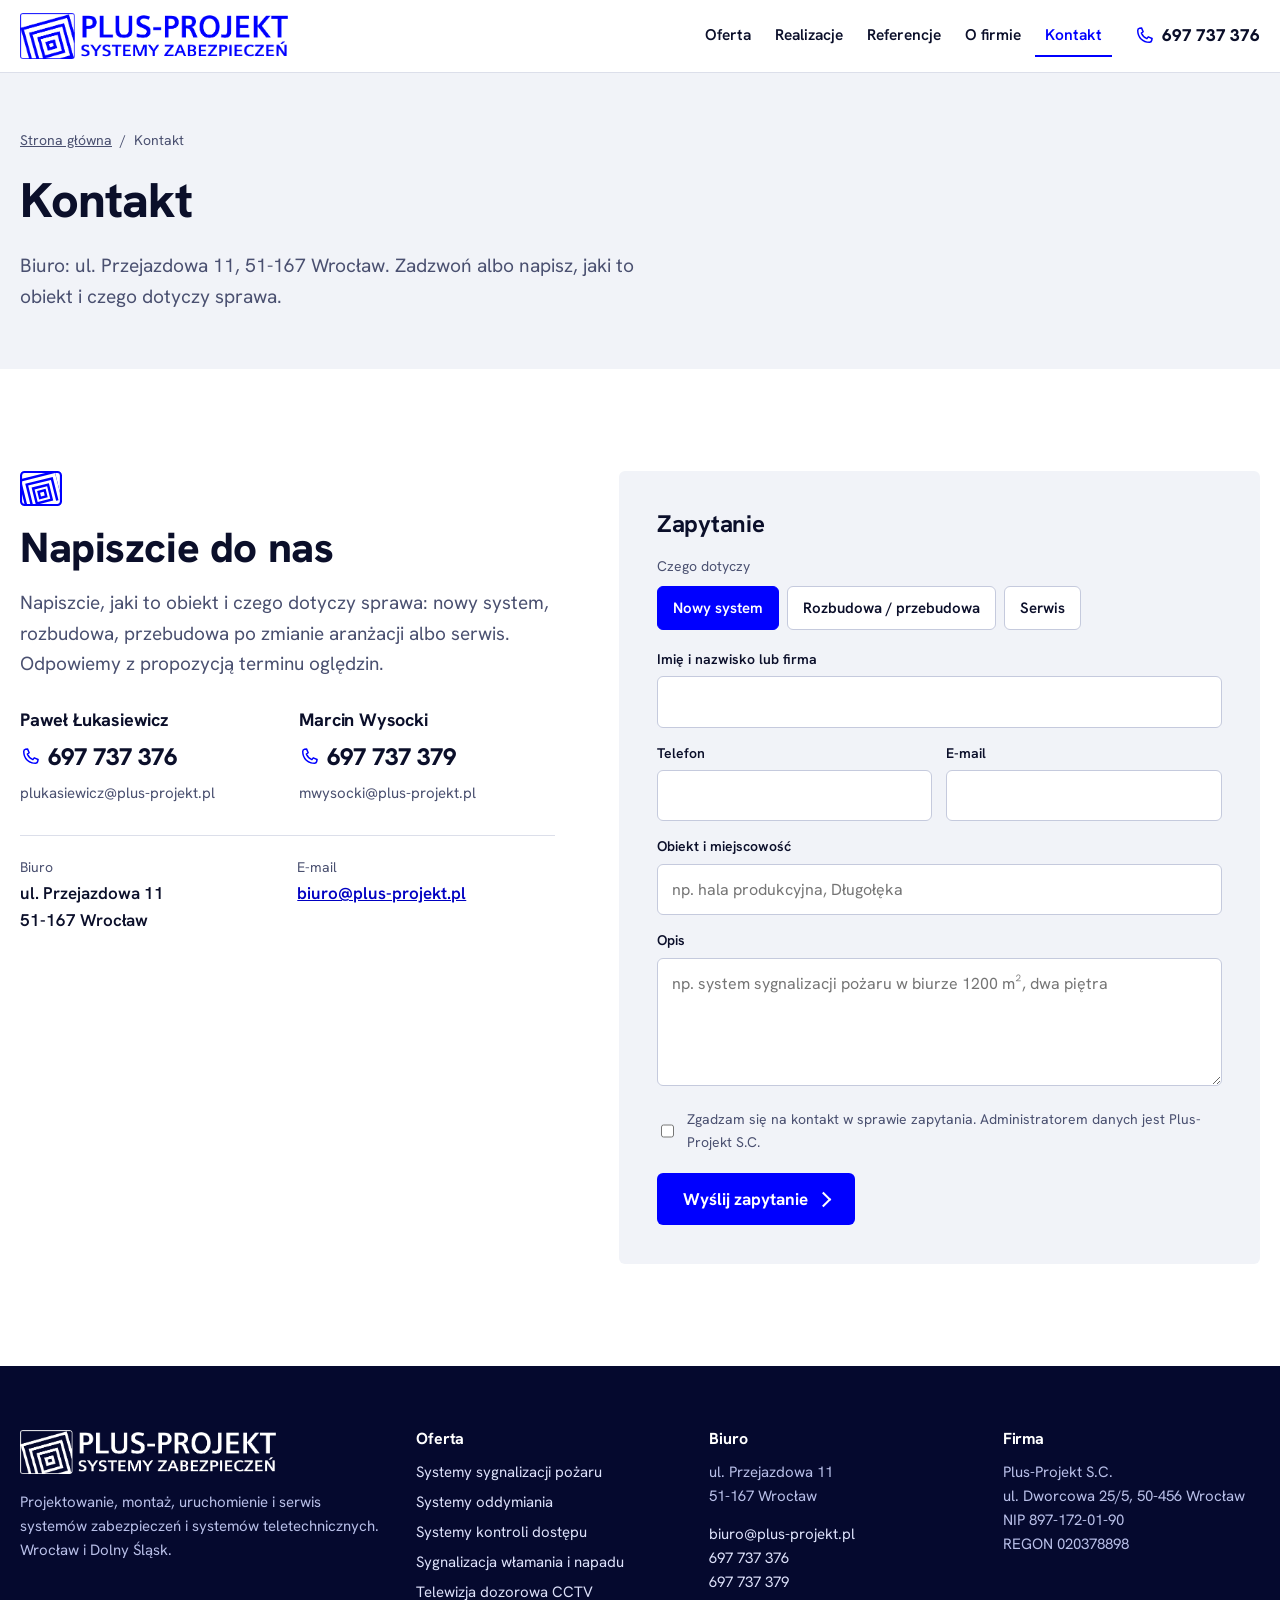
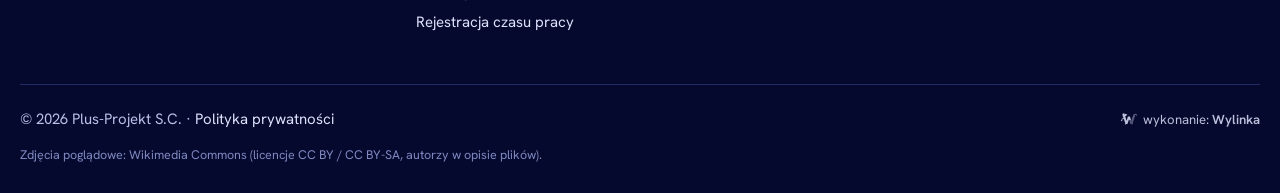
==== commit 1196988a: "Kontakt: bez powtorzonego naglowka" ====
--- a/kontakt.html
+++ b/kontakt.html
@@ -23,7 +23,7 @@
 <main id="tresc">
 <section class="phead krotki"><div class="wrap phin"><nav class="okr" aria-label="Okruszki"><a href="./">Strona główna</a><span>/</span><span>Kontakt</span></nav><h1>Kontakt</h1><p class="hlead">Biuro: ul. Przejazdowa 11, 51-167 Wrocław. Zadzwoń albo napisz, jaki to obiekt i czego dotyczy sprawa.</p></div></section><section class="sec kontakt" id="kontakt"><div class="wrap kgrid">
 <div class="kinfo"><svg class="gl mk" viewBox="0 0 120 100" aria-hidden="true" focusable="false"><defs><clipPath id="cmk0"><rect x="6" y="6" width="108" height="88" rx="7"/></clipPath></defs><rect x="3" y="3" width="114" height="94" rx="10" fill="none" stroke="currentColor" stroke-width="6"/><g clip-path="url(#cmk0)" fill="none" stroke="currentColor" stroke-width="7" transform="rotate(-14 64 66)"><rect x="-6" y="-4" width="140" height="140"/><rect x="11" y="13" width="106" height="106"/><rect x="27" y="29" width="74" height="74"/><rect x="42" y="44" width="44" height="44"/><rect x="55" y="57" width="18" height="18"/></g></svg>
-<h2>Kontakt</h2>
+<h2>Napiszcie do nas</h2>
 <p class="lead">Napiszcie, jaki to obiekt i czego dotyczy sprawa: nowy system, rozbudowa, przebudowa po zmianie aranżacji albo serwis. Odpowiemy z propozycją terminu oględzin.</p>
 <div class="osoby">
 <div class="osoba"><h3>Paweł Łukasiewicz</h3><a class="duzytel" href="tel:+48697737376"><svg viewBox="0 0 24 24" aria-hidden="true"><path d="M6.6 2.8 9 2.3l2 4.6-2.2 1.6a12 12 0 0 0 6.7 6.7l1.6-2.2 4.6 2-.5 2.4a2.6 2.6 0 0 1-2.6 2.1C10.4 19.5 4.5 13.6 4.5 5.4a2.6 2.6 0 0 1 2.1-2.6Z" fill="none" stroke="currentColor" stroke-width="1.8" stroke-linejoin="round"/></svg>697 737 376</a><a href="mailto:plukasiewicz@plus-projekt.pl">plukasiewicz@plus-projekt.pl</a></div>
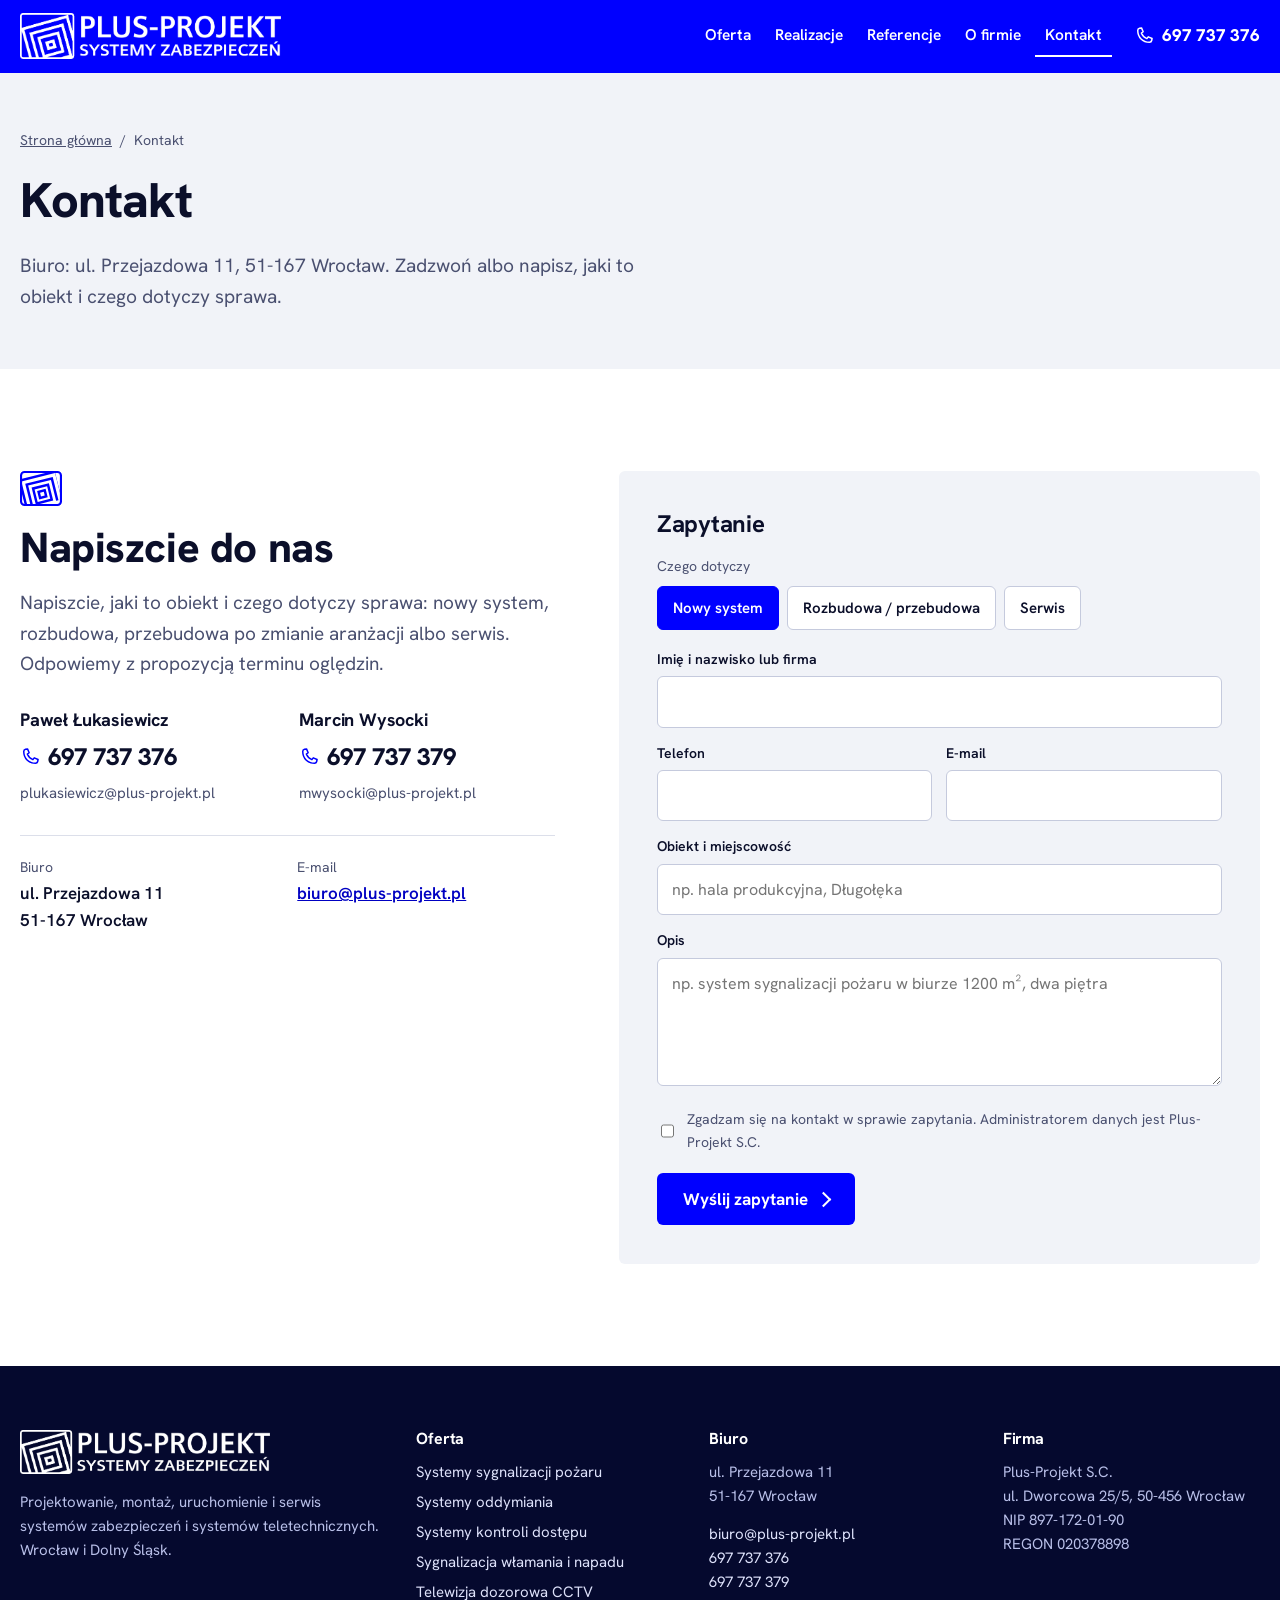
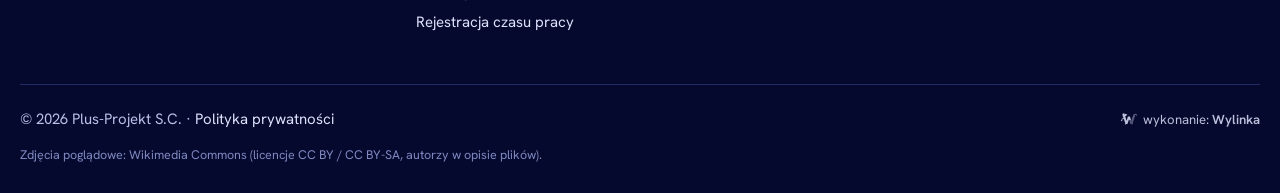
==== commit b791a360: "Logo z grubsza ramka, favicon z logo, niebieski naglowek, ikony etapow, logo polprzezroczyste na ban" ====
--- a/kontakt.html
+++ b/kontakt.html
@@ -7,14 +7,16 @@
 <title>Kontakt: Plus-Projekt S.C. Wrocław, systemy zabezpieczeń</title>
 <meta name="description" content="Kontakt z Plus-Projekt S.C.: biuro ul. Przejazdowa 11, 51-167 Wrocław, tel. 697 737 376, biuro@plus-projekt.pl.">
 <meta name="theme-color" content="#0000FF">
-<link rel="icon" href="img/znak.svg" type="image/svg+xml">
+<link rel="icon" href="img/favicon-32.png" sizes="32x32" type="image/png">
+<link rel="icon" href="img/favicon-192.png" sizes="192x192" type="image/png">
+<link rel="apple-touch-icon" href="img/favicon-180.png">
 <link rel="preload" as="font" type="font/woff2" href="fonts/hanken-rdzen.woff2" crossorigin>
 <link rel="stylesheet" href="style.css">
 <script type="application/ld+json">{"@context": "https://schema.org", "@type": "LocalBusiness", "name": "Plus-Projekt S.C.", "description": "Projektowanie, montaż, uruchomienie i serwis systemów sygnalizacji pożaru, oddymiania, kontroli dostępu, CCTV i SSWiN we Wrocławiu i na Dolnym Śląsku.", "telephone": "+48 697 737 376", "email": "biuro@plus-projekt.pl", "address": {"@type": "PostalAddress", "streetAddress": "ul. Przejazdowa 11", "postalCode": "51-167", "addressLocality": "Wrocław", "addressCountry": "PL"}, "areaServed": ["Wrocław", "Dolny Śląsk"], "vatID": "PL8971720190"}</script><script type="application/ld+json">{"@context": "https://schema.org", "@type": "BreadcrumbList", "itemListElement": [{"@type": "ListItem", "position": 1, "name": "Strona główna", "item": "https://plus-projekt.pl/"}, {"@type": "ListItem", "position": 2, "name": "Kontakt"}]}</script>
 </head>
 <body>
 <a class="skip" href="#tresc">Przejdź do treści</a>
-<header class="top" id="top"><div class="wrap topin"><a class="logo" href="./" aria-label="Plus-Projekt, systemy zabezpieczeń - strona główna"><img src="img/logo.png" width="1478" height="254" alt="Plus-Projekt, systemy zabezpieczeń"></a>
+<header class="top" id="top"><div class="wrap topin"><a class="logo" href="./" aria-label="Plus-Projekt, systemy zabezpieczeń - strona główna"><img src="img/logo-biale.png" width="1481" height="261" alt="Plus-Projekt, systemy zabezpieczeń"></a>
 <nav class="nav" id="nav" aria-label="Menu główne"><ul><li><a href="oferta">Oferta</a></li><li><a href="realizacje">Realizacje</a></li><li><a href="referencje">Referencje</a></li><li><a href="o-firmie">O firmie</a></li><li><a href="kontakt" aria-current="page">Kontakt</a></li></ul>
 <a class="navtel" href="tel:+48697737376"><svg viewBox="0 0 24 24" aria-hidden="true"><path d="M6.6 2.8 9 2.3l2 4.6-2.2 1.6a12 12 0 0 0 6.7 6.7l1.6-2.2 4.6 2-.5 2.4a2.6 2.6 0 0 1-2.6 2.1C10.4 19.5 4.5 13.6 4.5 5.4a2.6 2.6 0 0 1 2.1-2.6Z" fill="none" stroke="currentColor" stroke-width="1.8" stroke-linejoin="round"/></svg><span>697 737 376</span></a></nav>
 <a class="toptel" href="tel:+48697737376"><svg viewBox="0 0 24 24" aria-hidden="true"><path d="M6.6 2.8 9 2.3l2 4.6-2.2 1.6a12 12 0 0 0 6.7 6.7l1.6-2.2 4.6 2-.5 2.4a2.6 2.6 0 0 1-2.6 2.1C10.4 19.5 4.5 13.6 4.5 5.4a2.6 2.6 0 0 1 2.1-2.6Z" fill="none" stroke="currentColor" stroke-width="1.8" stroke-linejoin="round"/></svg><span>697 737 376</span></a>
@@ -51,7 +53,7 @@
 </main>
 <footer class="foot"><div class="wrap">
 <div class="fgrid">
-<div class="fcol fbrand"><a class="logo" href="./" aria-label="Plus-Projekt, systemy zabezpieczeń - strona główna"><img src="img/logo-biale.png" width="1478" height="254" alt="Plus-Projekt, systemy zabezpieczeń" loading="lazy"></a><p>Projektowanie, montaż, uruchomienie i serwis systemów zabezpieczeń i systemów teletechnicznych. Wrocław i Dolny Śląsk.</p></div>
+<div class="fcol fbrand"><a class="logo" href="./" aria-label="Plus-Projekt, systemy zabezpieczeń - strona główna"><img src="img/logo-biale.png" width="1481" height="261" alt="Plus-Projekt, systemy zabezpieczeń" loading="lazy"></a><p>Projektowanie, montaż, uruchomienie i serwis systemów zabezpieczeń i systemów teletechnicznych. Wrocław i Dolny Śląsk.</p></div>
 <div class="fcol"><h3>Oferta</h3><ul><li><a href="systemy-sygnalizacji-pozaru-wroclaw">Systemy sygnalizacji pożaru</a></li><li><a href="systemy-oddymiania-wroclaw">Systemy oddymiania</a></li><li><a href="systemy-kontroli-dostepu-wroclaw">Systemy kontroli dostępu</a></li><li><a href="systemy-sygnalizacji-wlamania-wroclaw">Sygnalizacja włamania i napadu</a></li><li><a href="monitoring-cctv-wroclaw">Telewizja dozorowa CCTV</a></li><li><a href="rejestracja-czasu-pracy-wroclaw">Rejestracja czasu pracy</a></li></ul></div>
 <div class="fcol"><h3>Biuro</h3><p>ul. Przejazdowa 11<br>51-167 Wrocław</p><p><a href="mailto:biuro@plus-projekt.pl">biuro@plus-projekt.pl</a><br><a href="tel:+48697737376">697 737 376</a><br><a href="tel:+48697737379">697 737 379</a></p></div>
 <div class="fcol"><h3>Firma</h3><p>Plus-Projekt S.C.<br>ul. Dworcowa 25/5, 50-456 Wrocław<br>NIP 897-172-01-90<br>REGON 020378898</p></div>
--- a/style.css
+++ b/style.css
@@ -332,3 +332,27 @@
 .b20logo{display:block;height:150px;width:auto;opacity:.95}
 @media (max-width:1020px){.baner20{grid-template-columns:1fr auto;grid-template-areas:"n l" "u u";column-gap:16px}.b20n{grid-area:n}.b20l{grid-area:u}.b20logo{grid-area:l;height:110px}}
 @media (max-width:640px){.b20logo{height:64px}.b20n{gap:12px}.b20n span{font-size:18px}}
+/* 27.11: naglowek na tle jak baner 20 lat */
+.top{background:var(--b);border-bottom-color:var(--b)}
+.nav ul a{color:#fff}
+.nav ul a:hover{color:#fff;border-bottom-color:rgba(255,255,255,.55)}
+.nav ul a[aria-current=page]{color:#fff;border-bottom-color:#fff}
+.navtel,.toptel{color:#fff}
+.navtel svg,.toptel svg{color:#fff}
+.burger{background:transparent;border-color:rgba(255,255,255,.45)}
+.burger i{background:#fff}
+.skip:focus{color:var(--b)}
+@media (max-width:1020px){
+ .nav{background:var(--b);border-bottom-color:var(--b2);box-shadow:0 20px 40px -20px rgba(0,0,80,.5)}
+ .nav ul a{border-bottom:1px solid rgba(255,255,255,.22)}
+ .nav ul a[aria-current=page]{color:#fff;border-bottom-color:rgba(255,255,255,.22);font-weight:800}
+}
+@media (max-width:640px){.toptel{border-color:rgba(255,255,255,.45)}}
+/* 27.11: ikony etapow - szare warstwy pod niebieska, niebieska ciensza */
+.gl.kg rect.on{stroke-width:8.5}
+/* 27.11: baner 20 lat - logo lamane polprzezroczyste, jak w pierwszej koncepcji */
+.baner20{grid-template-columns:auto 1fr}
+.b20n,.b20l{position:relative;z-index:1}
+.b20logo{position:absolute;right:48px;top:50%;transform:translateY(-50%);height:calc(100% - 36px);max-height:170px;width:auto;opacity:.2;pointer-events:none;z-index:0}
+@media (max-width:1020px){.baner20{grid-template-columns:1fr;grid-template-areas:none}.b20n,.b20l{grid-area:auto}.b20logo{grid-area:auto;height:130px;right:28px;top:30px;transform:none}}
+@media (max-width:640px){.b20logo{height:96px;right:18px;top:22px}}
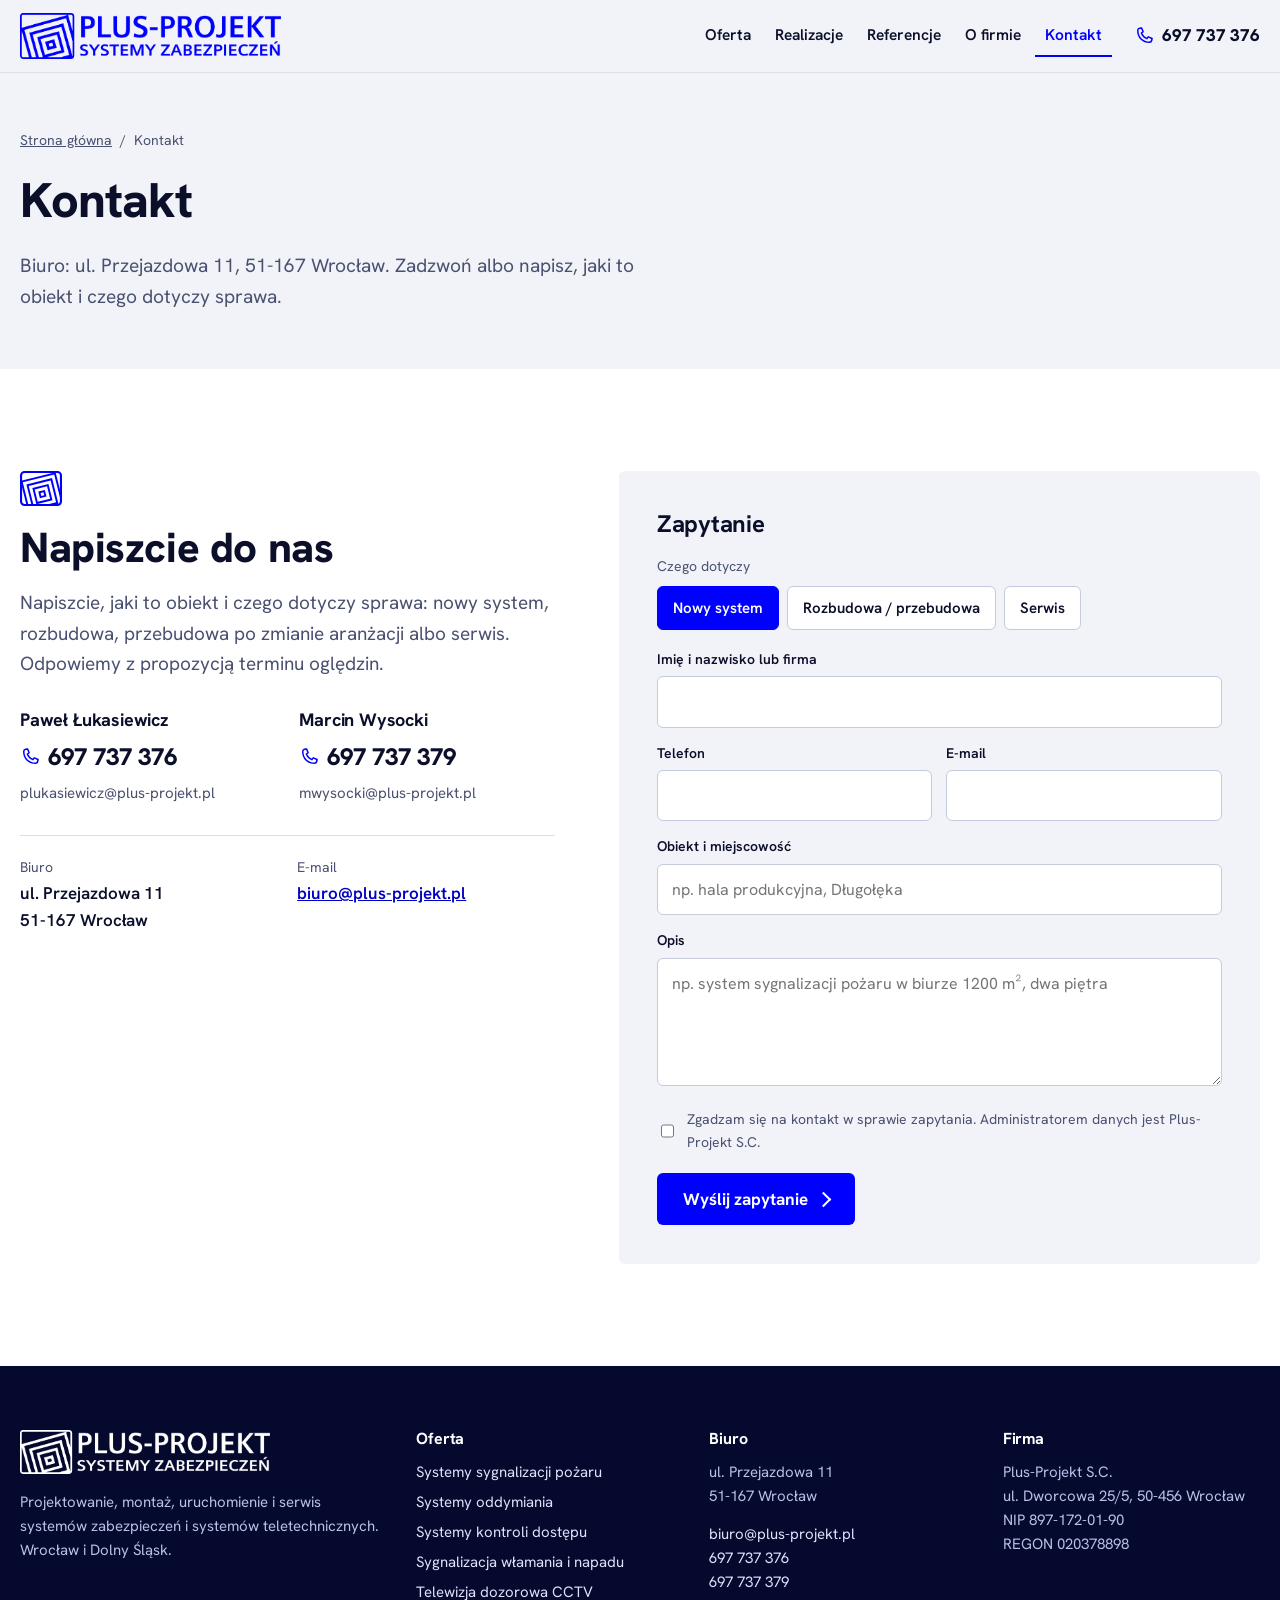
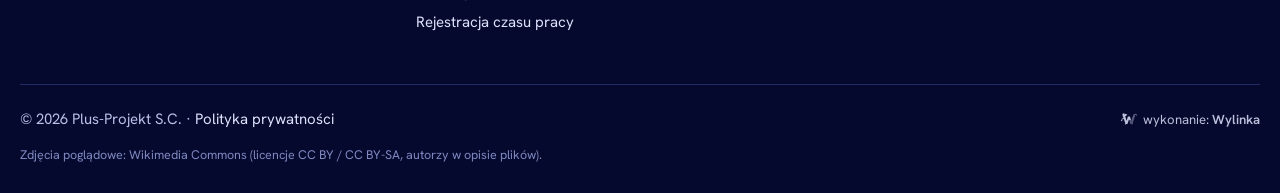
==== commit cd9df4e9: "Naglowek na szarym tle, znak z logo: przyciecie bez obrotu, ramka na wierzchu, proporcje kwadratow w" ====
--- a/kontakt.html
+++ b/kontakt.html
@@ -16,7 +16,7 @@
 </head>
 <body>
 <a class="skip" href="#tresc">Przejdź do treści</a>
-<header class="top" id="top"><div class="wrap topin"><a class="logo" href="./" aria-label="Plus-Projekt, systemy zabezpieczeń - strona główna"><img src="img/logo-biale.png" width="1481" height="261" alt="Plus-Projekt, systemy zabezpieczeń"></a>
+<header class="top" id="top"><div class="wrap topin"><a class="logo" href="./" aria-label="Plus-Projekt, systemy zabezpieczeń - strona główna"><img src="img/logo.png" width="1481" height="261" alt="Plus-Projekt, systemy zabezpieczeń"></a>
 <nav class="nav" id="nav" aria-label="Menu główne"><ul><li><a href="oferta">Oferta</a></li><li><a href="realizacje">Realizacje</a></li><li><a href="referencje">Referencje</a></li><li><a href="o-firmie">O firmie</a></li><li><a href="kontakt" aria-current="page">Kontakt</a></li></ul>
 <a class="navtel" href="tel:+48697737376"><svg viewBox="0 0 24 24" aria-hidden="true"><path d="M6.6 2.8 9 2.3l2 4.6-2.2 1.6a12 12 0 0 0 6.7 6.7l1.6-2.2 4.6 2-.5 2.4a2.6 2.6 0 0 1-2.6 2.1C10.4 19.5 4.5 13.6 4.5 5.4a2.6 2.6 0 0 1 2.1-2.6Z" fill="none" stroke="currentColor" stroke-width="1.8" stroke-linejoin="round"/></svg><span>697 737 376</span></a></nav>
 <a class="toptel" href="tel:+48697737376"><svg viewBox="0 0 24 24" aria-hidden="true"><path d="M6.6 2.8 9 2.3l2 4.6-2.2 1.6a12 12 0 0 0 6.7 6.7l1.6-2.2 4.6 2-.5 2.4a2.6 2.6 0 0 1-2.6 2.1C10.4 19.5 4.5 13.6 4.5 5.4a2.6 2.6 0 0 1 2.1-2.6Z" fill="none" stroke="currentColor" stroke-width="1.8" stroke-linejoin="round"/></svg><span>697 737 376</span></a>
@@ -24,7 +24,7 @@
 </div></header>
 <main id="tresc">
 <section class="phead krotki"><div class="wrap phin"><nav class="okr" aria-label="Okruszki"><a href="./">Strona główna</a><span>/</span><span>Kontakt</span></nav><h1>Kontakt</h1><p class="hlead">Biuro: ul. Przejazdowa 11, 51-167 Wrocław. Zadzwoń albo napisz, jaki to obiekt i czego dotyczy sprawa.</p></div></section><section class="sec kontakt" id="kontakt"><div class="wrap kgrid">
-<div class="kinfo"><svg class="gl mk" viewBox="0 0 120 100" aria-hidden="true" focusable="false"><defs><clipPath id="cmk0"><rect x="6" y="6" width="108" height="88" rx="7"/></clipPath></defs><rect x="3" y="3" width="114" height="94" rx="10" fill="none" stroke="currentColor" stroke-width="6"/><g clip-path="url(#cmk0)" fill="none" stroke="currentColor" stroke-width="7" transform="rotate(-14 64 66)"><rect x="-6" y="-4" width="140" height="140"/><rect x="11" y="13" width="106" height="106"/><rect x="27" y="29" width="74" height="74"/><rect x="42" y="44" width="44" height="44"/><rect x="55" y="57" width="18" height="18"/></g></svg>
+<div class="kinfo"><svg class="gl mk" viewBox="0 0 120 100" aria-hidden="true" focusable="false"><defs><clipPath id="cmk0"><rect x="4" y="4" width="112" height="92" rx="8"/></clipPath></defs><g clip-path="url(#cmk0)"><g fill="none" stroke="currentColor" stroke-width="5.5" transform="rotate(-14 64 66)"><rect x="15" y="17" width="98" height="98"/><rect x="29" y="31" width="70" height="70"/><rect x="43" y="45" width="42" height="42"/><rect x="57" y="59" width="14" height="14"/></g></g><rect x="3" y="3" width="114" height="94" rx="10" fill="none" stroke="currentColor" stroke-width="6"/></svg>
 <h2>Napiszcie do nas</h2>
 <p class="lead">Napiszcie, jaki to obiekt i czego dotyczy sprawa: nowy system, rozbudowa, przebudowa po zmianie aranżacji albo serwis. Odpowiemy z propozycją terminu oględzin.</p>
 <div class="osoby">
--- a/style.css
+++ b/style.css
@@ -332,24 +332,12 @@
 .b20logo{display:block;height:150px;width:auto;opacity:.95}
 @media (max-width:1020px){.baner20{grid-template-columns:1fr auto;grid-template-areas:"n l" "u u";column-gap:16px}.b20n{grid-area:n}.b20l{grid-area:u}.b20logo{grid-area:l;height:110px}}
 @media (max-width:640px){.b20logo{height:64px}.b20n{gap:12px}.b20n span{font-size:18px}}
-/* 27.11: naglowek na tle jak baner 20 lat */
-.top{background:var(--b);border-bottom-color:var(--b)}
-.nav ul a{color:#fff}
-.nav ul a:hover{color:#fff;border-bottom-color:rgba(255,255,255,.55)}
-.nav ul a[aria-current=page]{color:#fff;border-bottom-color:#fff}
-.navtel,.toptel{color:#fff}
-.navtel svg,.toptel svg{color:#fff}
-.burger{background:transparent;border-color:rgba(255,255,255,.45)}
-.burger i{background:#fff}
-.skip:focus{color:var(--b)}
-@media (max-width:1020px){
- .nav{background:var(--b);border-bottom-color:var(--b2);box-shadow:0 20px 40px -20px rgba(0,0,80,.5)}
- .nav ul a{border-bottom:1px solid rgba(255,255,255,.22)}
- .nav ul a[aria-current=page]{color:#fff;border-bottom-color:rgba(255,255,255,.22);font-weight:800}
-}
-@media (max-width:640px){.toptel{border-color:rgba(255,255,255,.45)}}
+/* 27.11: naglowek na szarym tle jak sekcja z banerem 20 lat i pole zapytania */
+.top{background:var(--g);border-bottom-color:var(--line)}
+.burger{background:#fff}
+@media (max-width:1020px){.nav{background:var(--g)}.toptel{background:#fff}}
 /* 27.11: ikony etapow - szare warstwy pod niebieska, niebieska ciensza */
-.gl.kg rect.on{stroke-width:8.5}
+.gl.kg rect.on{stroke-width:5}
 /* 27.11: baner 20 lat - logo lamane polprzezroczyste, jak w pierwszej koncepcji */
 .baner20{grid-template-columns:auto 1fr}
 .b20n,.b20l{position:relative;z-index:1}
